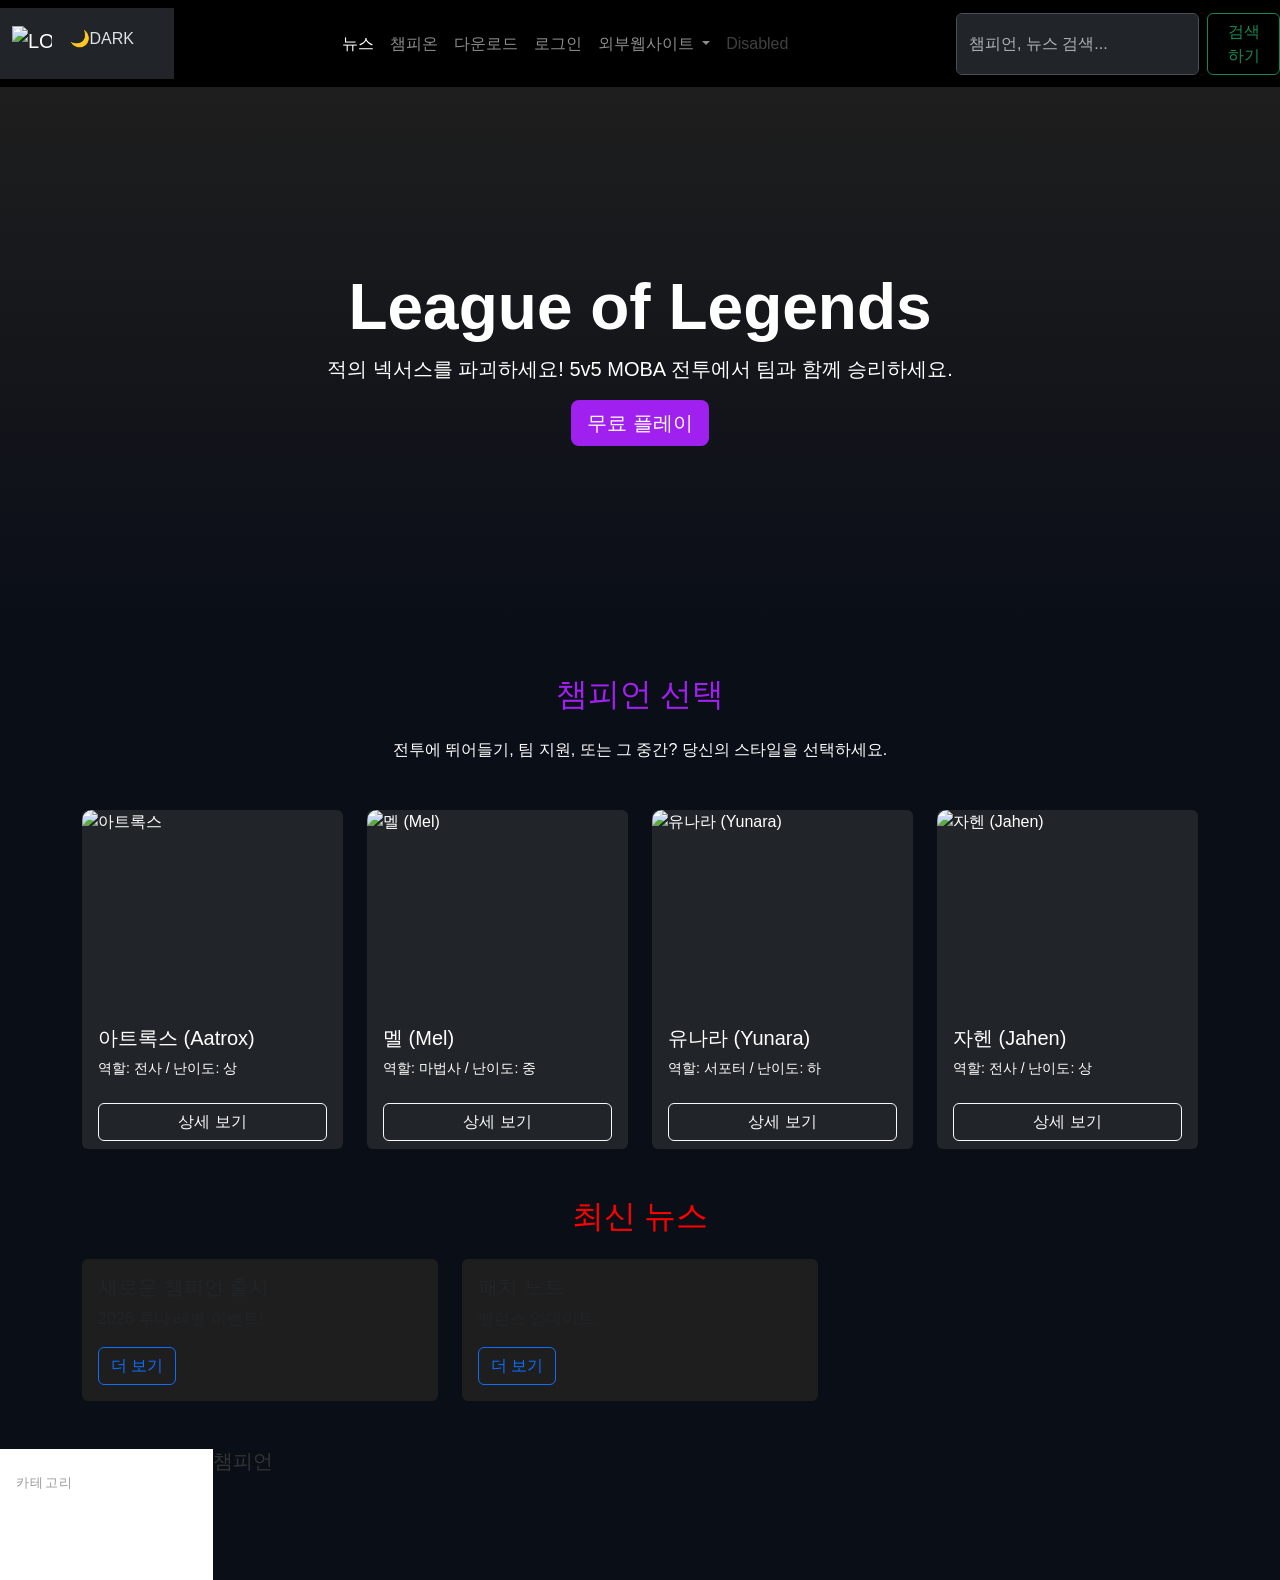
==== src/main/resources/META-INF/resources/index.html @ 9f5bc208 "10주차 수업완료" ====
<!DOCTYPE html>
<html lang="ko">
<head>
    <meta charset="UTF-8">
    <meta name="viewport" content="width=device-width, initial-scale=1.0">
    <title>League of Legends - 메인 페이지</title>
    <!-- Bootstrap 5 CDN -->
    <link href="https://cdn.jsdelivr.net/npm/bootstrap@5.3.0/dist/css/bootstrap.min.css" rel="stylesheet">
    <script src="js/bootstrap.bundle.min.js"></script>
    <script src="js/test.js"></script>
    <script src="../js/test2.js"></script>
    <script src="../js/toggle.js"></script>



    <link rel="stylesheet" href="css/main.css">
    <script>
        window.onload = function() {
            alert("메인 페이지 로딩 완료");
          }
    </script>

    <!-- 커스텀 스타일 (LOL 테마 + 챔피언 호버 효과) -->
    <style>
        body { background-color: #0a0e17; color: #fff; font-family: 'Arial', sans-serif; }
        .navbar { background-color: #000; }
        .hero { background: linear-gradient(to bottom, #1e1e1e, #0a0e17); min-height: 60vh; }
        .accent-purple { color: #a020f0; }
        .accent-red { color: #ff0000; }
        .card { background-color: #1e1e1e; border: none; transition: transform 0.3s, box-shadow 0.3s; }
        .card:hover { transform: scale(1.05); box-shadow: 0 10px 20px rgba(160, 32, 240, 0.5); }
        .card-img-top { height: 200px; object-fit: cover; border-radius: 10px 10px 0 0; }
        .btn-primary { background-color: #a020f0; border: none; }
        .btn-primary:hover { background-color: #800080; }
    </style>
</head>
<body>

    <!-- 헤더 (Navbar) -->
  <nav class="navbar navbar-expand-lg" data-bs-theme="dark">
  <nav class="navbar navbar-expand-lg bg-dark navbar-dark">
  <div class="container-fluid">
    <a class="navbar-brand" href="#">
      <img src="image/a2.jpeg" alt="LOL 로고" width="40" height="40" class="d-inline-block align-text-top">
      <button class="btn border-0" id="themeToggleBtn" onclick="toggleTheme()">
🌙DARK
</button>
    </a>
  </div>
</nav>
    <button class="navbar-toggler" type="button" data-bs-toggle="collapse" data-bs-target="#navbarSupportedContent" aria-controls="navbarSupportedContent" aria-expanded="false" aria-label="Toggle navigation">
      <span class="navbar-toggler-icon"></span>
    </button>
    <div class="collapse navbar-collapse" id="navbarSupportedContent">
      <ul class="navbar-nav mx-auto mb-2 mb-lg-0">
        <li class="nav-item">
          <a class="nav-link active" aria-current="page" href="#">뉴스</a>
        </li>
        <li class="nav-item">
          <a class="nav-link" href="#">챔피온</a>
        </li>
        <li class="nav-item">
          <a class="nav-link" href="main_page_sub/download.html">다운로드</a>
        </li>
        <li class="nav-item">
          <a class="nav-link" href="/login">로그인</a>
        </li>
        <li class="nav-item dropdown">
          <a class="nav-link dropdown-toggle" href="#" id="navbarDropdown" role="button" data-bs-toggle="dropdown" aria-expanded="false">
            외부웹사이트
          </a>
          <ul class="dropdown-menu" aria-labelledby="navbarDropdown">
            <li><a class="dropdown-item" href="https://lol.ps/" target="_blank">롤 전적 사이트</a></li>
            <li><a class="dropdown-item" href="#">Another action</a></li>
            <li><hr class="dropdown-divider"></li>
            <li><a class="dropdown-item" href="#">Something else here</a></li>
          </ul>
        </li>
        <li class="nav-item">
          <a class="nav-link disabled" href="#" tabindex="-1" aria-disabled="true">Disabled</a>
        </li>
      </ul>
      <form class="d-flex" id="searchForm">
        <input class="form-control me-2" type="search" placeholder="챔피언, 뉴스 검색..." aria-label="Search" id="searchInput">
        <button class="btn btn-outline-success" type="submit">검색하기</button>
      </form>
    </div>
  </div>
</nav>
    <!-- 히어로 배너 (Hero Banner) -->
    <section class="hero d-flex align-items-center justify-content-center text-center py-5">
        <div class="container">
            <h1 class="display-3 fw-bold">League of Legends</h1>
            <p class="lead">적의 넥서스를 파괴하세요! 5v5 MOBA 전투에서 팀과 함께 승리하세요.</p>
            <a href="#" class="btn btn-primary btn-lg" onclick="alert('즐거운 플레이 되세요')">무료 플레이</a>
        </div>
    </section>

<!-- 챔피언 선택 섹션 (작은 썸네일 PNG로 업데이트!) -->
    <section class="container my-5">
        <h2 class="text-center mb-4 accent-purple">챔피언 선택</h2>
        <p class="text-center mb-5">전투에 뛰어들기, 팀 지원, 또는 그 중간? 당신의 스타일을 선택하세요.</p>
        <div class="row g-4">
            <!-- Aatrox -->
            <div class="col">
            <div class="card bg-dark text-white border-secondary h-100">
              <img src="image/a1.jpeg" class="card-img-top" 
                    alt="아트록스"
                    style="height: 200px; object-fit: cover;">
                <div class="card-body">
                <h5 class="card-title">아트록스 (Aatrox)</h5>
                <p class="card-text small">역할: 전사 / 난이도: 상</p>
                </div>
                <div class="card-footer bg-transparent border-0">
                <button class="btn btn-outline-light w-100"
                    data-bs-toggle="modal"
                    data-bs-target="#modalAatrox"
                    data-champ="Aatrox">
                상세 보기
                </button>
                </div>
            </div>
            </div>
<!-- 모달 (iframe으로 Aatrox.html 불러오기) -->
  <div class="modal fade" id="modalAatrox" tabindex="-1" aria-labelledby="modalAatroxLabel" aria-hidden="true">
  <div class="modal-dialog modal-xl modal-dialog-centered modal-dialog-scrollable">
  <div class="modal-content bg-dark text-white border-secondary">
<!-- 헤더 -->
<div class="modal-header border-secondary">
<h5 class="modal-title" id="modalAatroxLabel">아트록스 (Aatrox) 상세 정보</h5>
<button type="button" class="btn-close btn-close-white" data-bs-dismiss="modal" aria-label="Close"></button>
</div>
<!-- 바디: iframe으로 내용 채움 -->
<div class="modal-body p-0" style="height: 65vh; background: #0a0e17;">
<iframe
src="modals/Aatrox.html"
frameborder="0"
style="width: 100%; height: 100%; border: none;"
allowfullscreen>
</iframe>
</div>
<!-- 푸터 -->
<div class="modal-footer border-secondary">
<button type="button" class="btn btn-outline-light" data-bs-dismiss="modal">닫기</button>
</div>
</div>
</div>
</div>
            <!-- Mel -->
  <div class="col">
            <div class="card bg-dark text-white border-secondary h-100">
    <img src="image/a3.jpeg" class="card-img-top"
        alt="멜 (Mel)"
        style="height: 200px; object-fit: cover; object-position: center 30%;">
                <div class="card-body">
      <h5 class="card-title">멜 (Mel)</h5>
      <p class="card-text small">역할: 마법사 / 난이도: 중</p>
    </div>
    <div class="card-footer bg-transparent border-0">
      <button class="btn btn-outline-light w-100" data-bs-toggle="modal" data-bs-target="#modalMel" aria-label="멜 상세 정보 보기">
        상세 보기
      </button>
    </div>
  </div>
</div>
<!-- Mel 모달 -->
<div class="modal fade" id="modalMel" tabindex="-1" aria-labelledby="modalMelLabel" aria-hidden="true">
  <div class="modal-dialog modal-xl modal-dialog-centered modal-dialog-scrollable">
    <div class="modal-content bg-dark text-white border-secondary">
      <div class="modal-header border-secondary">
        <h5 class="modal-title" id="modalMelLabel">멜 (Mel) 상세 정보</h5>
        <button type="button" class="btn-close btn-close-white" data-bs-dismiss="modal" aria-label="닫기"></button>
      </div>
      <div class="modal-body p-0" style="height: 65vh; background: #0a0e17;">
        <iframe src="modals/Mel.html" frameborder="0" style="width: 100%; height: 100%; border: none;" allowfullscreen></iframe>
      </div>
      <div class="modal-footer border-secondary">
        <button type="button" class="btn btn-outline-light" data-bs-dismiss="modal">닫기</button>
      </div>
    </div>
  </div>
</div>
<!-- Yunara -->
  <div class="col">
            <div class="card bg-dark text-white border-secondary h-100">
    <img src="image/a4.jpeg" class="card-img-top" alt="유나라 (Yunara)" style="height: 200px; object-fit: cover;">
    <div class="card-body">
      <h5 class="card-title">유나라 (Yunara)</h5>
      <p class="card-text small">역할: 서포터 / 난이도: 하</p>
    </div>
    <div class="card-footer bg-transparent border-0">
      <button class="btn btn-outline-light w-100" data-bs-toggle="modal" data-bs-target="#modalYunara" aria-label="유나라 상세 정보 보기">
        상세 보기
      </button>
    </div>
  </div>
</div>
<!-- Yunara 모달 -->
<div class="modal fade" id="modalYunara" tabindex="-1" aria-labelledby="modalYunaraLabel" aria-hidden="true">
  <div class="modal-dialog modal-xl modal-dialog-centered modal-dialog-scrollable">
    <div class="modal-content bg-dark text-white border-secondary">
      <div class="modal-header border-secondary">
        <h5 class="modal-title" id="modalYunaraLabel">유나라 (Yunara) 상세 정보</h5>
        <button type="button" class="btn-close btn-close-white" data-bs-dismiss="modal" aria-label="닫기"></button>
      </div>
      <div class="modal-body p-0" style="height: 65vh; background: #0a0e17;">
        <iframe src="modals/Yunara.html" frameborder="0" style="width: 100%; height: 100%; border: none;" allowfullscreen></iframe>
      </div>
      <div class="modal-footer border-secondary">
        <button type="button" class="btn btn-outline-light" data-bs-dismiss="modal">닫기</button>
      </div>
    </div>
  </div>
</div>
<!-- Jahen -->
  <div class="col">
            <div class="card bg-dark text-white border-secondary h-100">
    <img src="image/a5.jpeg" class="card-img-top" alt="자헨 (Jahen)" style="height: 200px; object-fit: cover;">
    <div class="card-body">
      <h5 class="card-title">자헨 (Jahen)</h5>
      <p class="card-text small">역할: 전사 / 난이도: 상</p>
    </div>
    <div class="card-footer bg-transparent border-0">
      <button class="btn btn-outline-light w-100" data-bs-toggle="modal" data-bs-target="#modalJahen" aria-label="자헨 상세 정보 보기">
        상세 보기
      </button>
    </div>
  </div>
</div>
<!-- Jahen 모달 -->
<div class="modal fade" id="modalJahen" tabindex="-1" aria-labelledby="modalJahenLabel" aria-hidden="true">
  <div class="modal-dialog modal-xl modal-dialog-centered modal-dialog-scrollable">
    <div class="modal-content bg-dark text-white border-secondary">
      <div class="modal-header border-secondary">
        <h5 class="modal-title" id="modalJahenLabel">자헨 (Jahen) 상세 정보</h5>
        <button type="button" class="btn-close btn-close-white" data-bs-dismiss="modal" aria-label="닫기"></button>
      </div>
      <div class="modal-body p-0" style="height: 65vh; background: #0a0e17;">
        <iframe src="modals/Jahen.html" frameborder="0" style="width: 100%; height: 100%; border: none;" allowfullscreen></iframe>
      </div>
      <div class="modal-footer border-secondary">
        <button type="button" class="btn btn-outline-light" data-bs-dismiss="modal">닫기</button>
      </div>
    </div>
  </div>
</div>
    </section>

    <!-- 뉴스 섹션 (기존 유지) -->
    <section class="container my-5">
        <h2 class="text-center mb-4 accent-red">최신 뉴스</h2>
        <div class="row g-4">
            <div class="col-md-6 col-lg-4">
                <div class="card">
                    <div class="card-body">
                        <h5 class="card-title">새로운 챔피언 출시</h5>
                        <p class="card-text">2026 루나 레벨 이벤트!</p>
                        <a href="#" class="btn btn-outline-primary">더 보기</a>
                    </div>
                </div>
            </div>
            <div class="col-md-6 col-lg-4">
                <div class="card">
                    <div class="card-body">
                        <h5 class="card-title">패치 노트</h5>
                        <p class="card-text">밸런스 업데이트.</p>
                        <a href="#" class="btn btn-outline-primary">더 보기</a>
                    </div>
                </div>
            </div>
        </div>
    </section>

<!-- ===== 검색 결과 섹션 (기본 숨김) ===== -->
<section id="searchResults">
      <!-- 키워드 헤더 -->
      <div class="search-keyword-header">
        <h1 id="searchKeywordDisplay"></h1>
      </div>
      <!-- 본문: 사이드바 + 콘텐츠 -->
      <div class="search-body">
        <div class="container-fluid px-0">
        <div class="row g-0">
          <!-- 왼쪽 카테고리 사이드바 -->
          <div class="col-md-3 col-lg-2 search-sidebar bg-white py-4">
            <div class="px-3 mb-3" style="font-size:0.8rem; color:#999; text-transform:uppercase; letter-spacing:0.1em;">카테고리</div>
              <div class="search-category-item active" onclick="switchCategory('champion', this)">
                챔피언 <span class="count" id="champCount">(0)</span>
              </div>

              <div class="search-category-item" onclick="switchCategory('news', this)">
                뉴스 <span class="count" id="newsCount">(0)</span>
              </div>
            </div>
            <!-- 오른쪽 콘텐츠 -->
            <div class="col-md-9 col-lg-10 search-content-area">
              <!-- 챔피언 결과 -->
              <div id="resultChampion">
                  <h5 class="mb-4" style="color:#333;">챔피언</h5>
                  <div id="championResultList"></div>
              </div>
              <!-- 뉴스 결과 -->
              <div id="resultNews" style="display:none;">
                  <h5 class="mb-4" style="color:#333;">뉴스</h5>
                  <div id="newsResultList"></div>
              </div>
            </div>
          </div>
        </div>
      </div>
</section>

    <script src="js/search.js"></script>
    <script src="js/toggle.js"></script>
</body>
</html>
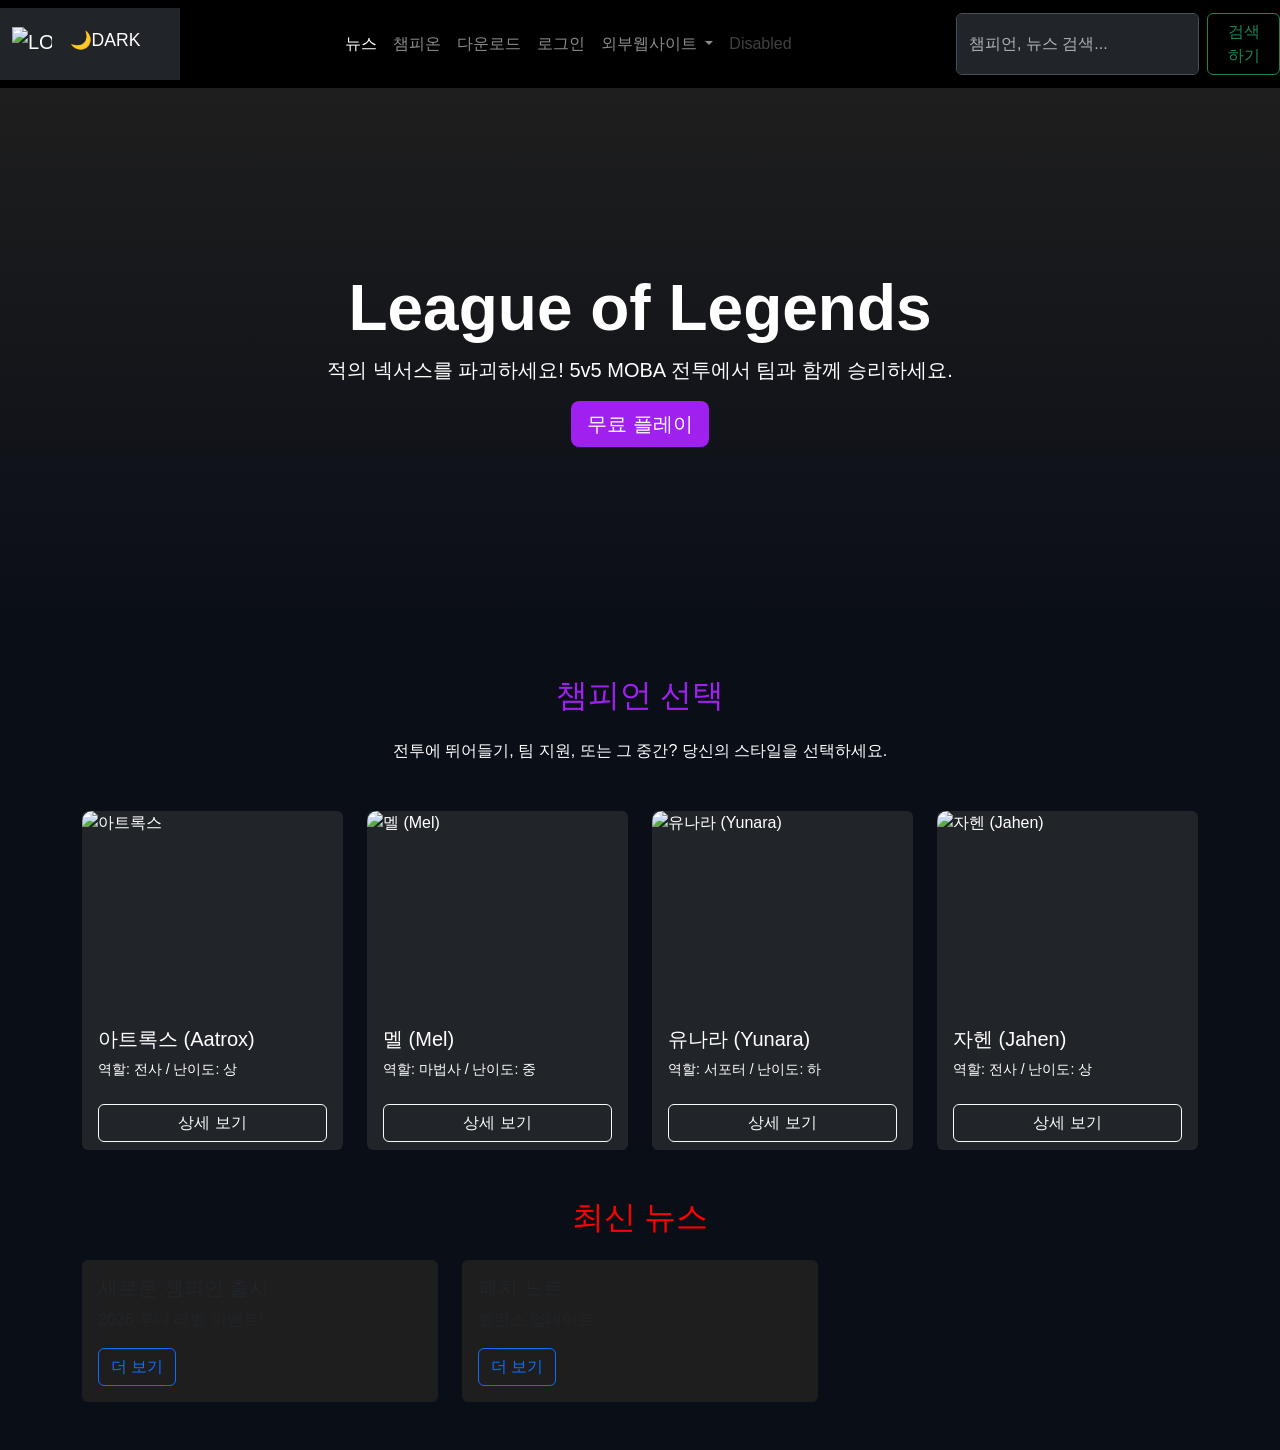
==== commit 69bfbaa2: "11주차 수업완료" ====
--- a/src/main/resources/META-INF/resources/index.html
+++ b/src/main/resources/META-INF/resources/index.html
@@ -9,7 +9,6 @@
     <script src="js/bootstrap.bundle.min.js"></script>
     <script src="js/test.js"></script>
     <script src="../js/test2.js"></script>
-    <script src="../js/toggle.js"></script>
 
 
 
@@ -42,7 +41,7 @@
   <div class="container-fluid">
     <a class="navbar-brand" href="#">
       <img src="image/a2.jpeg" alt="LOL 로고" width="40" height="40" class="d-inline-block align-text-top">
-      <button class="btn border-0" id="themeToggleBtn" onclick="toggleTheme()">
+      <button class="btn border-0" id="themeToggleBtn">
 🌙DARK
 </button>
     </a>
--- a/src/main/resources/META-INF/resources/css/main.css
+++ b/src/main/resources/META-INF/resources/css/main.css
@@ -0,0 +1,149 @@
+/* ── 기본 레이아웃 ──────────────────────────────────────────── */
+body { background-color: #0a0e17; color: #fff; font-family: 'Arial', sans-serif; }
+.navbar { background-color: #000; }
+.hero { background: linear-gradient(to bottom, #1e1e1e, #0a0e17); min-height: 60vh; }
+
+/* ── 강조 색상 ──────────────────────────────────────────────── */
+.accent-purple { color: #a020f0; }
+.accent-red { color: #ff0000; }
+
+/* ── 카드 ────────────────────────────────────────────────────── */
+.card { background-color: #1e1e1e; border: none; transition: transform 0.3s, box-shadow 0.3s; }
+.card:hover { transform: scale(1.05); box-shadow: 0 10px 20px rgba(160, 32, 240, 0.5); }
+.card-img-top { height: 200px; object-fit: cover; border-radius: 10px 10px 0 0; }
+
+/* ── 버튼 ────────────────────────────────────────────────────── */
+.btn-primary { background-color: #a020f0; border: none; }
+.btn-primary:hover { background-color: #800080; }
+
+/* ── 검색 결과 페이지 ────────────────────────────────────────── */
+#searchResults { display: none; }
+
+.search-keyword-header {
+    background: #0a0a0a;
+    background-image: radial-gradient(ellipse at center, #1a1a1a 0%, #000 70%);
+    min-height: 180px;
+    display: flex;
+    align-items: center;
+    justify-content: center;
+    border-bottom: 2px solid #c8a96e;
+}
+.search-keyword-header h1 {
+    font-size: 2.8rem;
+    font-weight: 700;
+    color: #fff;
+    letter-spacing: 0.05em;
+}
+
+.search-body { background-color: #111827; padding-bottom: 60px; }
+.search-sidebar { border-right: 1px solid #ddd; }
+
+.search-category-item {
+    padding: 14px 20px;
+    cursor: pointer;
+    color:  #d1d5db;
+    font-size: 0.95rem;
+    border-left: 3px solid transparent;
+    transition: all 0.2s;
+}
+.search-category-item:hover { background: #1e293b;}
+.search-category-item.active {
+    border-left: 3px solid #c8253a;
+    font-weight: 700;
+    color: #fff;
+    background: #1e293b;
+}
+.search-category-item .count { color: #999; font-size: 0.85rem; margin-left: 6px; }
+
+.search-content-area { padding: 30px;  color: white; }
+
+.search-result-card {
+    background:  #1e1e1e;
+    color: white;
+    border: none;
+    border-radius: 6px;
+    margin-bottom: 16px;
+    transition: box-shadow 0.2s;
+}
+.search-result-card:hover { box-shadow: 0 4px 15px rgba(0,0,0,0.15); }
+.search-result-card img { width: 110px; height: 80px; object-fit: cover; border-radius: 6px 0 0 6px; }
+
+.search-sidebar {
+    border-right: 1px solid #2a2f3a;
+    background-color: #0f172a;
+}
+
+.no-result { text-align: center; padding: 80px 20px; color: #666; }
+.no-result h4 { color: #333; }
+
+/* ── [추가] 테마 토글 버튼 (폰트 크기, 색상 등 ) ──────────────── */
+#themeToggleBtn { font-size: 1.1rem; color: #fff; }
+body.light-mode #themeToggleBtn { color: #212529; }
+/* ── [추가] 라이트 모드 (다양한 색상 정보 ─────────────────────── */
+body.light-mode { background-color: #f8f9fa; color: #212529; }
+body.light-mode .navbar { background-color: #e9ecef !important; }
+body.light-mode .navbar .navbar-brand,
+body.light-mode .navbar .nav-link { color: #212529 !important; }
+body.light-mode .hero { background: linear-gradient(to bottom, #dce3ea, #f8f9fa); }
+body.light-mode .card { background-color: #ffffff; color: #212529; border: 1px solid #dee2e6; }
+body.light-mode .card-title { color: #212529; }
+body.light-mode .card-text { color: #555; }
+
+/* ── 검색 페이지 라이트모드 ───────────────────── */
+
+body.light-mode .search-body {
+    background-color: #f0ede8;
+}
+
+body.light-mode .search-result-card {
+    background: #ffffff;
+    color: #212529;
+}
+
+body.light-mode .search-content-area {
+    color: #212529;
+}
+
+body.light-mode .search-category-item {
+    color: #333;
+}
+
+body.light-mode .search-category-item:hover {
+    background: #e0dcd5;
+}
+
+body.light-mode .search-category-item.active {
+    background: #e8e4df;
+}
+/* ── 검색 결과 텍스트 ───────────────────── */
+
+.result-title {
+    font-weight: 700;
+    font-size: 1rem;
+    color: #ffffff;
+}
+
+.result-eng {
+    color: #9ca3af;
+    font-size: 0.85rem;
+}
+
+.result-info {
+    font-size: 0.9rem;
+    margin-top: 4px;
+    color: #d1d5db;
+}
+
+/* ── 라이트모드 검색 결과 텍스트 ───────────────────── */
+
+body.light-mode .result-title {
+    color: #111827;
+}
+
+body.light-mode .result-eng {
+    color: #6b7280;
+}
+
+body.light-mode .result-info {
+    color: #4b5563;
+}
